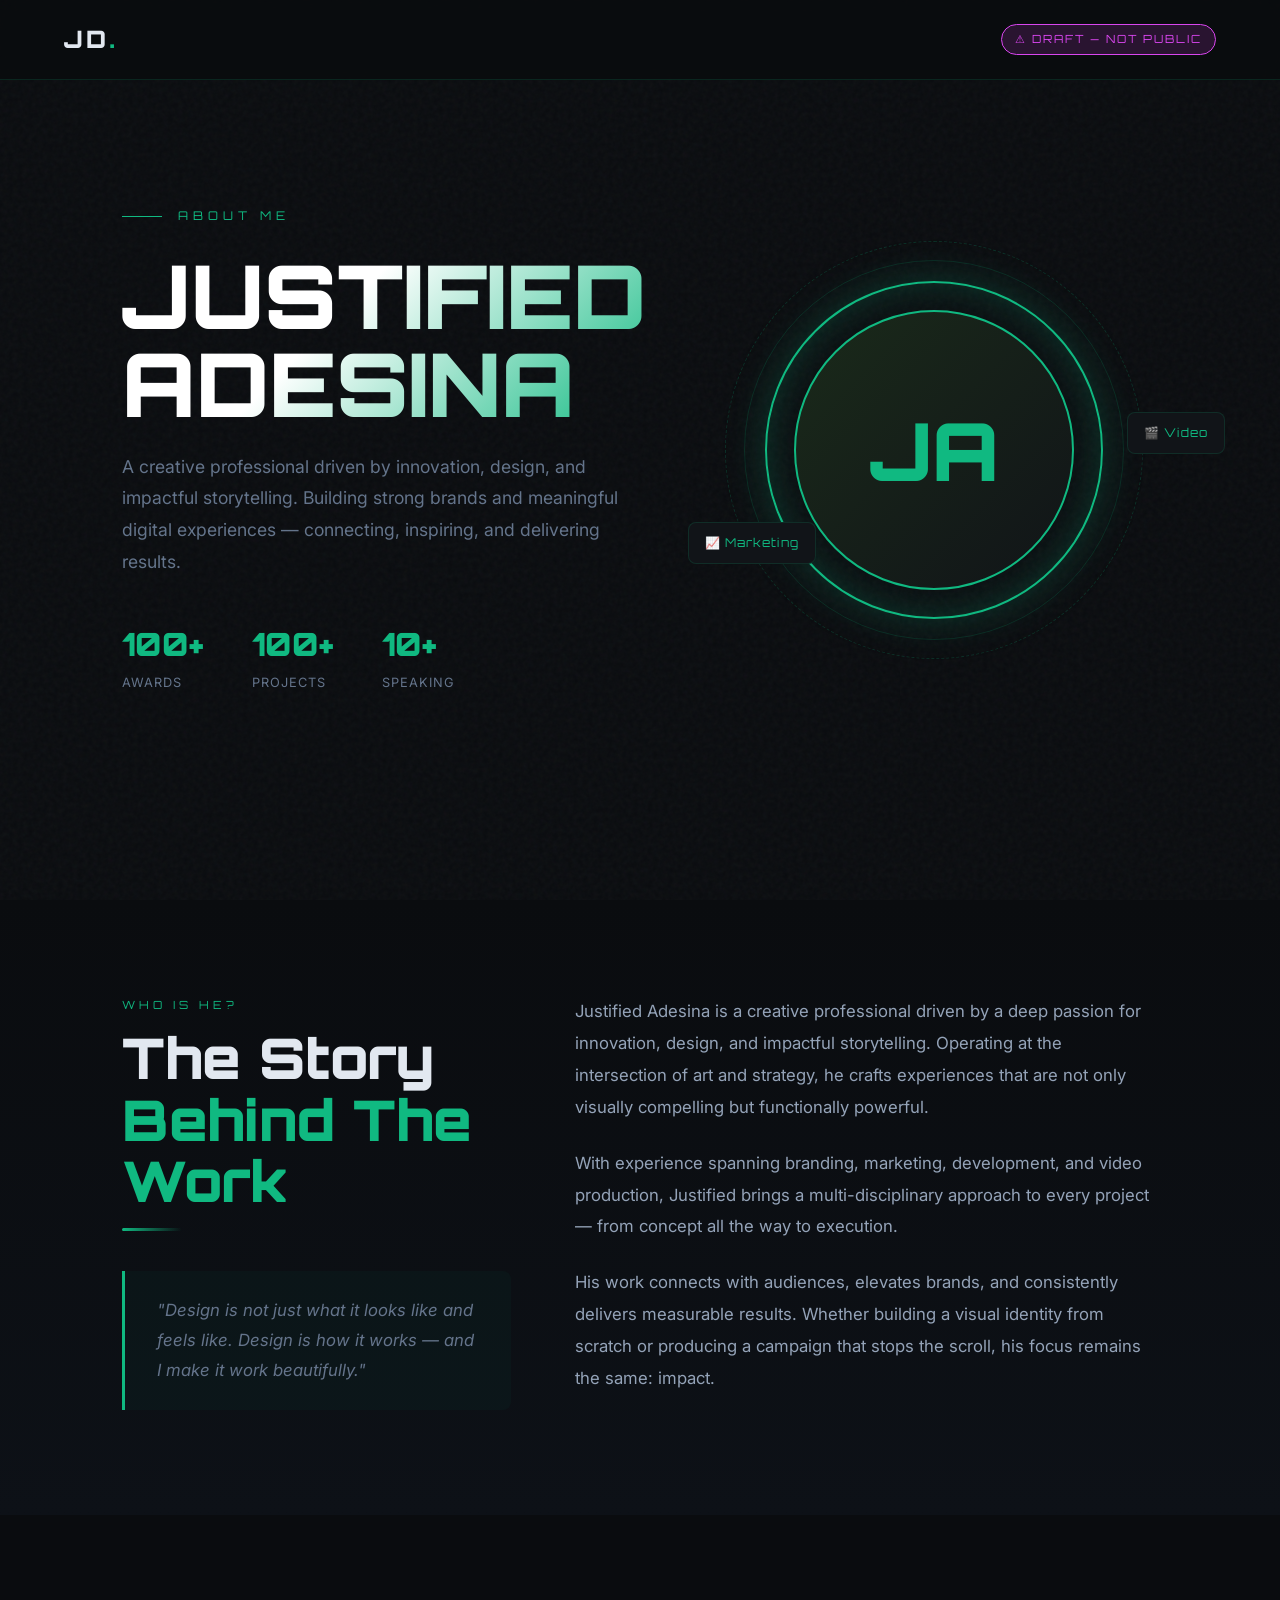
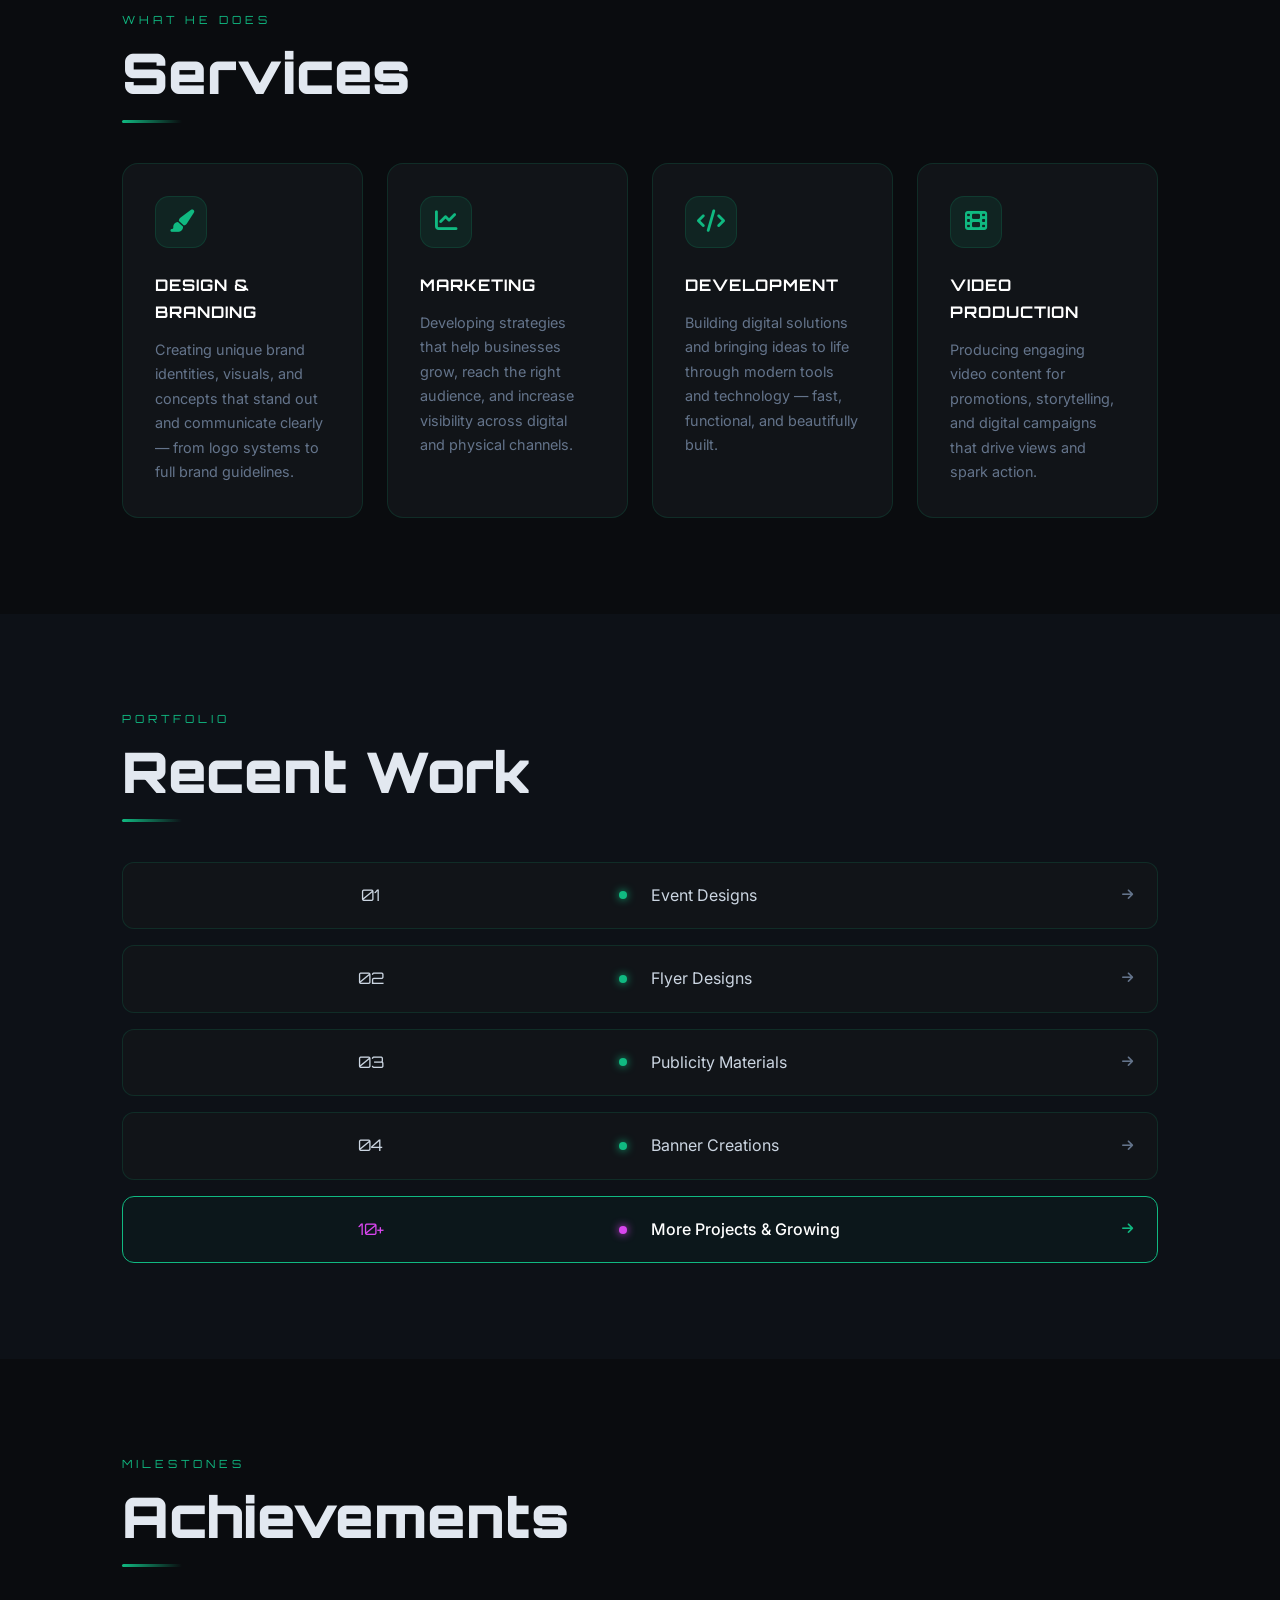
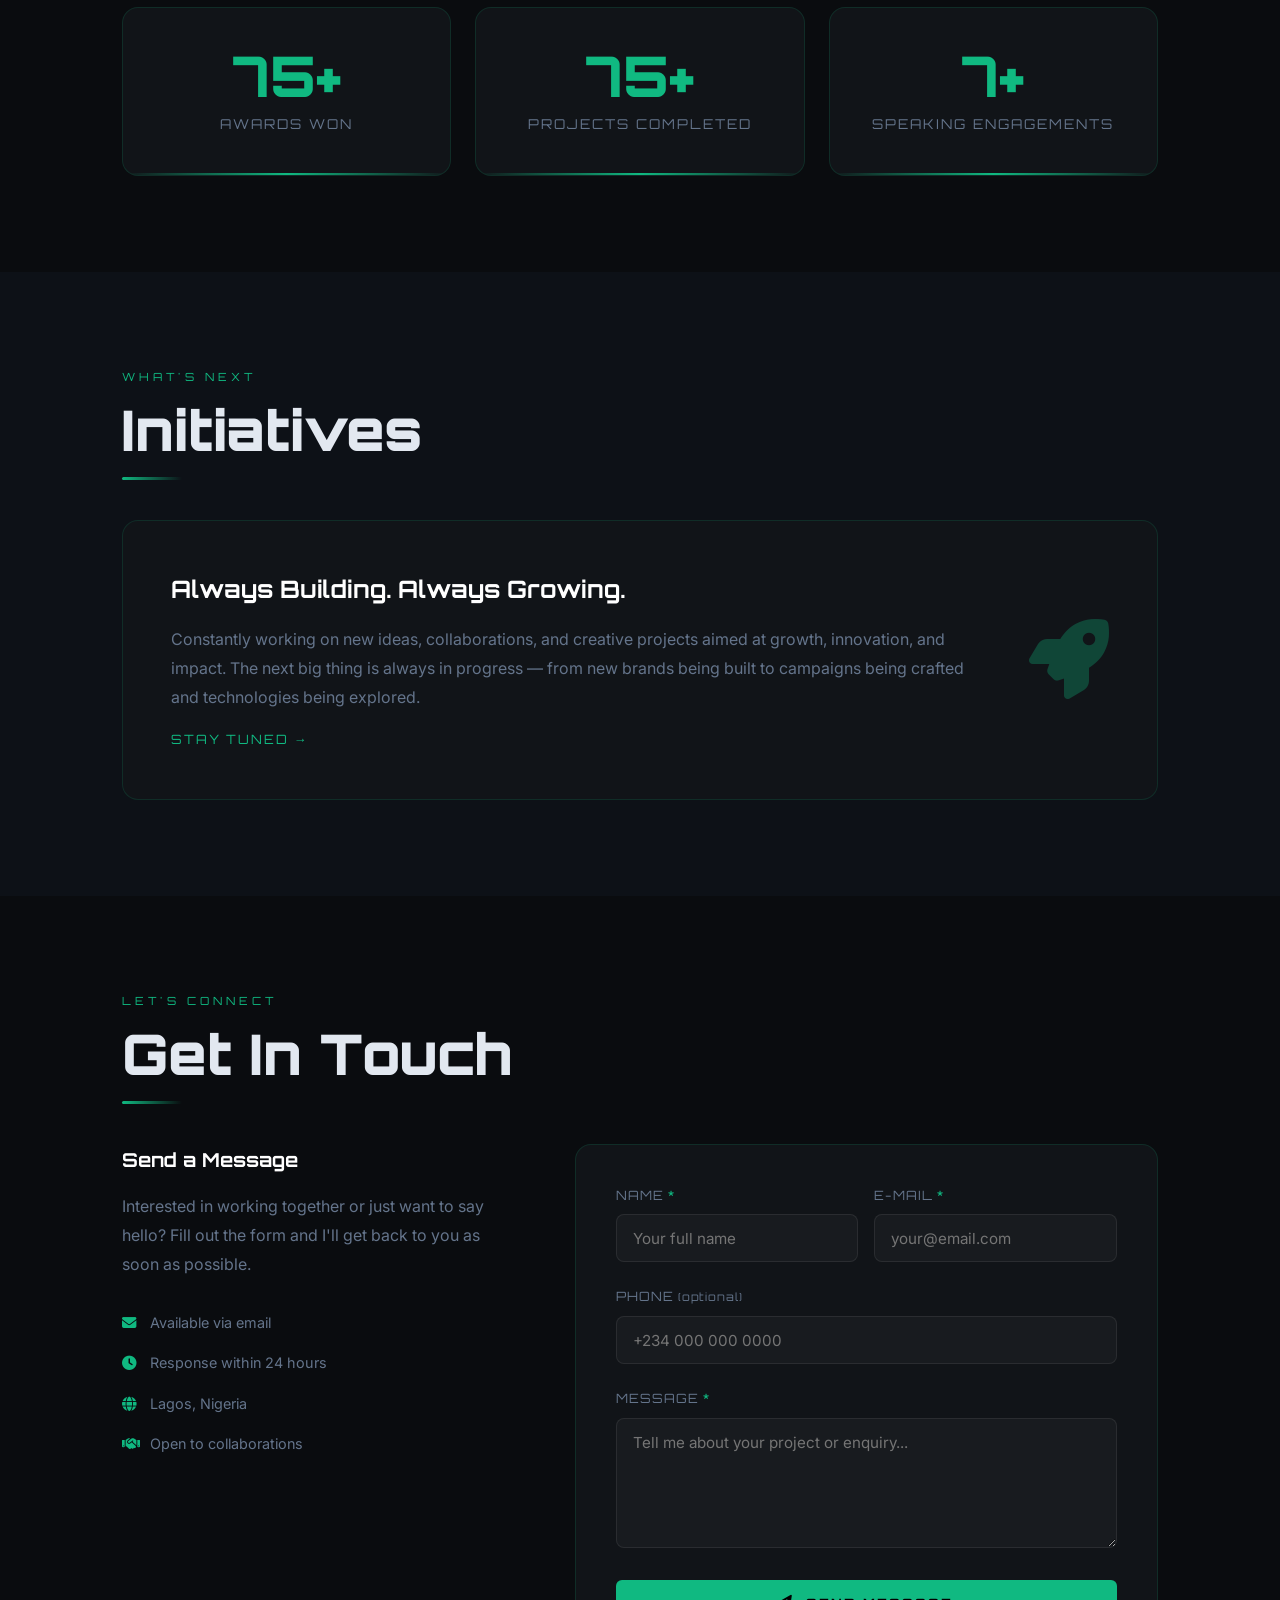
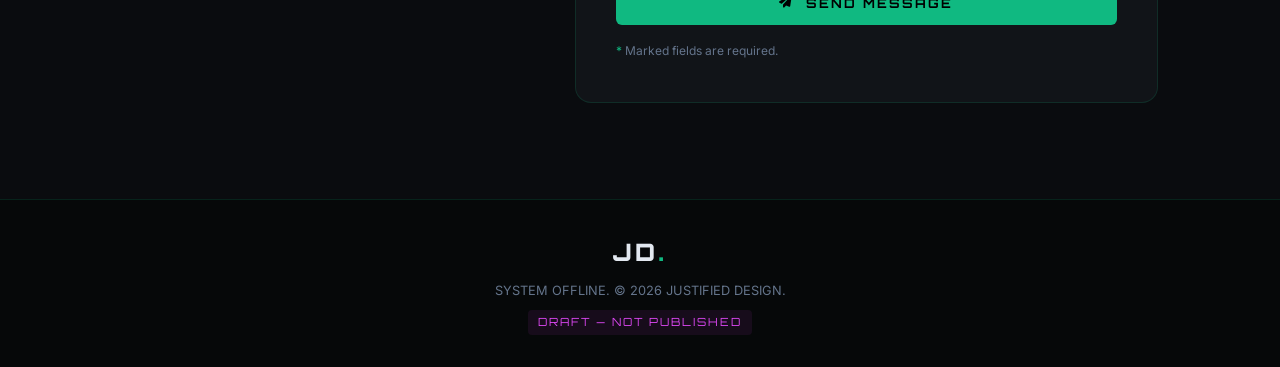
==== about.html @ ddadfabe "Initial commit with project files" ====
<!DOCTYPE html>
<html lang="en">
<head>
    <meta charset="UTF-8">
    <meta name="viewport" content="width=device-width, initial-scale=1.0">
    <title>About Me | Justified Design</title>
    <meta name="description" content="Creative professional driven by innovation, design, and impactful storytelling.">
    <!-- Fonts -->
    <link rel="preconnect" href="https://fonts.googleapis.com">
    <link rel="preconnect" href="https://fonts.gstatic.com" crossorigin>
    <link href="https://fonts.googleapis.com/css2?family=Orbitron:wght@400;600;700;900&family=Inter:wght@300;400;500;600;700&display=swap" rel="stylesheet">
    <link rel="stylesheet" href="https://cdnjs.cloudflare.com/ajax/libs/font-awesome/6.4.0/css/all.min.css">
    <style>
        :root {
            --bg:          #0a0c0f;
            --card-bg:     #111418;
            --border:      rgba(16,185,129,0.15);
            --accent:      #10b981;
            --accent-glow: rgba(16,185,129,0.25);
            --magenta:     #d946ef;
            --cyan:        #06b6d4;
            --text:        #e2e8f0;
            --muted:       #64748b;
            --font-head:   'Orbitron', sans-serif;
            --font-body:   'Inter', sans-serif;
        }

        *, *::before, *::after { box-sizing: border-box; margin: 0; padding: 0; }

        html { scroll-behavior: smooth; }

        body {
            background: var(--bg);
            color: var(--text);
            font-family: var(--font-body);
            line-height: 1.7;
            overflow-x: hidden;
        }

        /* ── Scrollbar ─────────────────────────── */
        ::-webkit-scrollbar { width: 4px; }
        ::-webkit-scrollbar-track { background: var(--bg); }
        ::-webkit-scrollbar-thumb { background: var(--accent); border-radius: 4px; }

        /* ── Noise overlay ──────────────────────── */
        body::before {
            content: '';
            position: fixed;
            inset: 0;
            background-image: url("data:image/svg+xml,%3Csvg viewBox='0 0 200 200' xmlns='http://www.w3.org/2000/svg'%3E%3Cfilter id='n'%3E%3CfeTurbulence type='fractalNoise' baseFrequency='0.9' numOctaves='4' stitchTiles='stitch'/%3E%3C/filter%3E%3Crect width='100%25' height='100%25' filter='url(%23n)' opacity='0.04'/%3E%3C/svg%3E");
            pointer-events: none;
            z-index: 0;
        }

        /* ── Nav ────────────────────────────────── */
        nav {
            position: fixed;
            top: 0; left: 0; right: 0;
            z-index: 100;
            padding: 1.2rem 4rem;
            display: flex;
            justify-content: space-between;
            align-items: center;
            background: rgba(10,12,15,0.85);
            backdrop-filter: blur(12px);
            border-bottom: 1px solid var(--border);
        }
        .logo { font-family: var(--font-head); font-size: 1.5rem; font-weight: 900; letter-spacing: 3px; }
        .logo span { color: var(--accent); }
        .nav-draft {
            font-size: 0.7rem;
            background: rgba(217,70,239,0.15);
            color: var(--magenta);
            border: 1px solid var(--magenta);
            padding: 0.3rem 0.8rem;
            border-radius: 20px;
            font-family: var(--font-head);
            letter-spacing: 2px;
        }

        /* ── Container ──────────────────────────── */
        .container { max-width: 1100px; margin: 0 auto; padding: 0 2rem; }

        /* ── Section base ───────────────────────── */
        section { padding: 6rem 0; position: relative; z-index: 1; }

        .section-label {
            font-family: var(--font-head);
            font-size: 0.7rem;
            letter-spacing: 4px;
            color: var(--accent);
            margin-bottom: 0.75rem;
        }
        .section-title {
            font-family: var(--font-head);
            font-size: clamp(2rem, 5vw, 3.5rem);
            font-weight: 900;
            line-height: 1.1;
            margin-bottom: 1rem;
        }
        .section-divider {
            width: 60px; height: 3px;
            background: linear-gradient(90deg, var(--accent), transparent);
            margin-bottom: 2.5rem;
            border-radius: 2px;
        }

        /* ── HERO ───────────────────────────────── */
        #hero {
            min-height: 100vh;
            display: flex;
            align-items: center;
            padding-top: 6rem;
            overflow: hidden;
        }
        .hero-grid {
            display: grid;
            grid-template-columns: 1fr 1fr;
            gap: 4rem;
            align-items: center;
        }
        .hero-eyebrow {
            font-family: var(--font-head);
            font-size: 0.75rem;
            letter-spacing: 5px;
            color: var(--accent);
            display: flex;
            align-items: center;
            gap: 1rem;
            margin-bottom: 1.5rem;
        }
        .hero-eyebrow::before {
            content: '';
            width: 40px; height: 1px;
            background: var(--accent);
        }
        .hero-name {
            font-family: var(--font-head);
            font-size: clamp(3rem, 7vw, 5.5rem);
            font-weight: 900;
            line-height: 1;
            margin-bottom: 1.5rem;
            background: linear-gradient(135deg, #fff 40%, var(--accent) 100%);
            -webkit-background-clip: text;
            -webkit-text-fill-color: transparent;
            background-clip: text;
        }
        .hero-tagline {
            font-size: 1.1rem;
            color: var(--muted);
            max-width: 500px;
            line-height: 1.8;
            margin-bottom: 2.5rem;
        }
        .hero-stats {
            display: flex;
            gap: 3rem;
        }
        .hero-stat-num {
            font-family: var(--font-head);
            font-size: 2rem;
            font-weight: 900;
            color: var(--accent);
        }
        .hero-stat-label {
            font-size: 0.8rem;
            color: var(--muted);
            letter-spacing: 1px;
        }
        .hero-visual {
            position: relative;
            display: flex;
            align-items: center;
            justify-content: center;
        }
        .hero-avatar-ring {
            width: 380px; height: 380px;
            border-radius: 50%;
            border: 1px solid var(--border);
            display: flex;
            align-items: center;
            justify-content: center;
            position: relative;
            animation: spin 20s linear infinite;
        }
        @keyframes spin { to { transform: rotate(360deg); } }
        .hero-avatar-ring::before, .hero-avatar-ring::after {
            content: '';
            position: absolute;
            border-radius: 50%;
        }
        .hero-avatar-ring::before {
            inset: -20px;
            border: 1px dashed rgba(16,185,129,0.2);
        }
        .hero-avatar-ring::after {
            inset: 20px;
            border: 2px solid var(--accent);
            box-shadow: 0 0 40px var(--accent-glow), inset 0 0 40px var(--accent-glow);
        }
        .hero-avatar-inner {
            width: 280px; height: 280px;
            border-radius: 50%;
            background: linear-gradient(135deg, #1a2a1a, #111418);
            border: 2px solid var(--accent);
            display: flex;
            align-items: center;
            justify-content: center;
            animation: spin-reverse 20s linear infinite;
            font-family: var(--font-head);
            font-size: 5rem;
            font-weight: 900;
            color: var(--accent);
            z-index: 1;
        }
        @keyframes spin-reverse { to { transform: rotate(-360deg); } }

        /* Floating badges */
        .float-badge {
            position: absolute;
            background: var(--card-bg);
            border: 1px solid var(--border);
            padding: 0.6rem 1rem;
            border-radius: 8px;
            font-size: 0.75rem;
            font-family: var(--font-head);
            color: var(--accent);
            letter-spacing: 1px;
            animation: float 3s ease-in-out infinite;
        }
        .float-badge:nth-child(2) { top: 10%; right: -10%; animation-delay: 0.5s; }
        .float-badge:nth-child(3) { bottom: 20%; left: -5%; animation-delay: 1s; }
        .float-badge:nth-child(4) { top: 40%; right: -15%; animation-delay: 1.5s; }
        @keyframes float {
            0%, 100% { transform: translateY(0); }
            50% { transform: translateY(-10px); }
        }

        /* ── ABOUT ──────────────────────────────── */
        #about { background: linear-gradient(180deg, var(--bg) 0%, #0d1117 100%); }
        .about-grid {
            display: grid;
            grid-template-columns: 1fr 1.5fr;
            gap: 4rem;
            align-items: start;
        }
        .about-sticky { position: sticky; top: 6rem; }
        .quote-block {
            border-left: 3px solid var(--accent);
            padding: 1.5rem 2rem;
            background: rgba(16,185,129,0.04);
            border-radius: 0 8px 8px 0;
            margin-top: 2rem;
        }
        .quote-block p {
            font-size: 1.05rem;
            color: var(--muted);
            line-height: 1.8;
            font-style: italic;
        }
        .about-text {
            font-size: 1.05rem;
            color: #94a3b8;
            line-height: 1.9;
            margin-bottom: 1.5rem;
        }

        /* ── SERVICES ───────────────────────────── */
        #services { background: var(--bg); }
        .services-grid {
            display: grid;
            grid-template-columns: repeat(auto-fit, minmax(240px, 1fr));
            gap: 1.5rem;
        }
        .service-card {
            background: var(--card-bg);
            border: 1px solid var(--border);
            border-radius: 16px;
            padding: 2rem;
            position: relative;
            overflow: hidden;
            transition: all 0.4s ease;
            cursor: default;
        }
        .service-card::before {
            content: '';
            position: absolute;
            inset: 0;
            background: linear-gradient(135deg, var(--accent-glow), transparent 60%);
            opacity: 0;
            transition: opacity 0.4s;
        }
        .service-card:hover { transform: translateY(-6px); border-color: var(--accent); }
        .service-card:hover::before { opacity: 1; }
        .service-icon {
            width: 52px; height: 52px;
            border-radius: 14px;
            display: flex; align-items: center; justify-content: center;
            font-size: 1.4rem;
            margin-bottom: 1.5rem;
            background: rgba(16,185,129,0.1);
            color: var(--accent);
            border: 1px solid var(--border);
        }
        .service-card h3 {
            font-family: var(--font-head);
            font-size: 1rem;
            letter-spacing: 1px;
            margin-bottom: 0.75rem;
            color: #fff;
        }
        .service-card p { font-size: 0.9rem; color: var(--muted); line-height: 1.7; }

        /* ── RECENT WORK ────────────────────────── */
        #work { background: #0d1117; }
        .work-list { display: flex; flex-direction: column; gap: 1rem; }
        .work-item {
            display: flex;
            align-items: center;
            gap: 1.5rem;
            background: var(--card-bg);
            border: 1px solid var(--border);
            border-radius: 12px;
            padding: 1.2rem 1.5rem;
            transition: all 0.3s;
        }
        .work-item:hover { border-color: var(--accent); transform: translateX(8px); }
        .work-num {
            font-family: var(--font-head);
            font-size: 0.7rem;
            color: var(--accent);
            width: 28px;
            text-align: center;
            flex-shrink: 0;
        }
        .work-dot {
            width: 8px; height: 8px;
            border-radius: 50%;
            background: var(--accent);
            box-shadow: 0 0 8px var(--accent);
            flex-shrink: 0;
        }
        .work-item span {
            font-size: 1rem;
            flex: 1;
            color: #cbd5e1;
        }
        .work-arrow { color: var(--muted); font-size: 0.8rem; }

        /* ── ACHIEVEMENTS ───────────────────────── */
        #achievements { background: var(--bg); }
        .achievements-grid {
            display: grid;
            grid-template-columns: repeat(3, 1fr);
            gap: 1.5rem;
        }
        .achievement-card {
            background: var(--card-bg);
            border: 1px solid var(--border);
            border-radius: 16px;
            padding: 2.5rem 2rem;
            text-align: center;
            position: relative;
            overflow: hidden;
            transition: all 0.3s;
        }
        .achievement-card::after {
            content: '';
            position: absolute;
            bottom: 0; left: 0; right: 0;
            height: 2px;
            background: linear-gradient(90deg, transparent, var(--accent), transparent);
        }
        .achievement-card:hover { transform: translateY(-4px); border-color: var(--accent); box-shadow: 0 20px 40px rgba(16,185,129,0.1); }
        .achievement-num {
            font-family: var(--font-head);
            font-size: 3.5rem;
            font-weight: 900;
            color: var(--accent);
            line-height: 1;
            margin-bottom: 0.5rem;
        }
        .achievement-label {
            font-size: 0.85rem;
            color: var(--muted);
            letter-spacing: 2px;
            font-family: var(--font-head);
        }

        /* ── INITIATIVES ────────────────────────── */
        #initiatives { background: #0d1117; }
        .initiatives-card {
            background: var(--card-bg);
            border: 1px solid var(--border);
            border-radius: 16px;
            padding: 3rem;
            display: grid;
            grid-template-columns: 1fr auto;
            gap: 3rem;
            align-items: center;
        }
        .initiatives-card h3 {
            font-family: var(--font-head);
            font-size: 1.5rem;
            margin-bottom: 1rem;
            color: #fff;
        }
        .initiatives-card p { color: var(--muted); line-height: 1.8; }
        .initiatives-icon {
            font-size: 5rem;
            color: var(--accent);
            opacity: 0.3;
        }

        /* ── CONTACT FORM ───────────────────────── */
        #contact { background: var(--bg); }
        .contact-grid {
            display: grid;
            grid-template-columns: 1fr 1.5fr;
            gap: 4rem;
            align-items: start;
        }
        .contact-info h3 {
            font-family: var(--font-head);
            font-size: 1.2rem;
            margin-bottom: 1rem;
            color: #fff;
        }
        .contact-info p { color: var(--muted); line-height: 1.8; margin-bottom: 2rem; }
        .contact-list { list-style: none; display: flex; flex-direction: column; gap: 1rem; }
        .contact-list li {
            display: flex;
            align-items: center;
            gap: 0.75rem;
            font-size: 0.9rem;
            color: var(--muted);
        }
        .contact-list li i { color: var(--accent); width: 16px; }

        .form-card {
            background: var(--card-bg);
            border: 1px solid var(--border);
            border-radius: 16px;
            padding: 2.5rem;
        }
        .form-group { margin-bottom: 1.5rem; }
        .form-group label {
            display: block;
            font-size: 0.8rem;
            font-family: var(--font-head);
            letter-spacing: 1px;
            color: var(--muted);
            margin-bottom: 0.5rem;
        }
        .form-required { color: var(--accent); }
        .form-group input,
        .form-group textarea {
            width: 100%;
            background: rgba(255,255,255,0.03);
            border: 1px solid rgba(255,255,255,0.08);
            border-radius: 8px;
            padding: 0.85rem 1rem;
            color: var(--text);
            font-family: var(--font-body);
            font-size: 0.95rem;
            transition: border-color 0.3s;
            outline: none;
        }
        .form-group input:focus,
        .form-group textarea:focus { border-color: var(--accent); box-shadow: 0 0 0 3px var(--accent-glow); }
        .form-group textarea { resize: vertical; min-height: 130px; }
        .form-grid-2 { display: grid; grid-template-columns: 1fr 1fr; gap: 1rem; }
        .form-note { font-size: 0.75rem; color: var(--muted); margin-top: 1rem; }

        .btn-submit {
            display: inline-flex;
            align-items: center;
            gap: 0.75rem;
            background: var(--accent);
            color: #000;
            font-family: var(--font-head);
            font-size: 0.8rem;
            font-weight: 700;
            letter-spacing: 2px;
            padding: 0.9rem 2rem;
            border: none;
            border-radius: 6px;
            cursor: pointer;
            transition: all 0.3s;
            width: 100%;
            justify-content: center;
        }
        .btn-submit:hover { background: #0ea271; transform: translateY(-2px); box-shadow: 0 8px 20px rgba(16,185,129,0.35); }

        /* ── FOOTER ─────────────────────────────── */
        footer {
            background: #060809;
            border-top: 1px solid var(--border);
            padding: 2rem;
            text-align: center;
        }
        footer p { color: var(--muted); font-size: 0.8rem; }
        .footer-draft {
            display: inline-block;
            margin-top: 0.5rem;
            font-size: 0.7rem;
            color: var(--magenta);
            background: rgba(217,70,239,0.08);
            padding: 0.2rem 0.6rem;
            border-radius: 4px;
            font-family: var(--font-head);
            letter-spacing: 2px;
        }

        /* ── Responsive ─────────────────────────── */
        @media (max-width: 900px) {
            nav { padding: 1rem 1.5rem; }
            .hero-grid { grid-template-columns: 1fr; text-align: center; }
            .hero-eyebrow { justify-content: center; }
            .hero-stats { justify-content: center; }
            .hero-visual { display: none; }
            .about-grid { grid-template-columns: 1fr; }
            .about-sticky { position: static; }
            .achievements-grid { grid-template-columns: repeat(3, 1fr); }
            .contact-grid { grid-template-columns: 1fr; }
            .initiatives-card { grid-template-columns: 1fr; }
            .initiatives-icon { display: none; }
        }
        @media (max-width: 580px) {
            .achievements-grid { grid-template-columns: 1fr; }
            .form-grid-2 { grid-template-columns: 1fr; }
        }
    </style>
</head>
<body>

    <!-- Navigation -->
    <nav>
        <div class="logo">JD<span>.</span></div>
        <span class="nav-draft">⚠ DRAFT — NOT PUBLIC</span>
    </nav>

    <!-- ══ HERO ══════════════════════════════════ -->
    <section id="hero">
        <div class="container">
            <div class="hero-grid">
                <div class="hero-left">
                    <p class="hero-eyebrow">ABOUT ME</p>
                    <h1 class="hero-name">JUSTIFIED<br>ADESINA</h1>
                    <p class="hero-tagline">
                        A creative professional driven by innovation, design, and impactful storytelling. Building strong brands and meaningful digital experiences — connecting, inspiring, and delivering results.
                    </p>
                    <div class="hero-stats">
                        <div>
                            <div class="hero-stat-num">100+</div>
                            <div class="hero-stat-label">AWARDS</div>
                        </div>
                        <div>
                            <div class="hero-stat-num">100+</div>
                            <div class="hero-stat-label">PROJECTS</div>
                        </div>
                        <div>
                            <div class="hero-stat-num">10+</div>
                            <div class="hero-stat-label">SPEAKING</div>
                        </div>
                    </div>
                </div>
                <div class="hero-visual">
                    <span class="float-badge">🎨 Design</span>
                    <div class="hero-avatar-ring">
                        <div class="hero-avatar-inner">JA</div>
                    </div>
                    <span class="float-badge">📈 Marketing</span>
                    <span class="float-badge">🎬 Video</span>
                </div>
            </div>
        </div>
    </section>

    <!-- ══ ABOUT ══════════════════════════════════ -->
    <section id="about">
        <div class="container">
            <div class="about-grid">
                <div class="about-sticky">
                    <p class="section-label">WHO IS HE?</p>
                    <h2 class="section-title">The Story<br><span style="color: var(--accent);">Behind The Work</span></h2>
                    <div class="section-divider"></div>
                    <div class="quote-block">
                        <p>"Design is not just what it looks like and feels like. Design is how it works — and I make it work beautifully."</p>
                    </div>
                </div>
                <div>
                    <p class="about-text">
                        Justified Adesina is a creative professional driven by a deep passion for innovation, design, and impactful storytelling. Operating at the intersection of art and strategy, he crafts experiences that are not only visually compelling but functionally powerful.
                    </p>
                    <p class="about-text">
                        With experience spanning branding, marketing, development, and video production, Justified brings a multi-disciplinary approach to every project — from concept all the way to execution.
                    </p>
                    <p class="about-text">
                        His work connects with audiences, elevates brands, and consistently delivers measurable results. Whether building a visual identity from scratch or producing a campaign that stops the scroll, his focus remains the same: impact.
                    </p>
                </div>
            </div>
        </div>
    </section>

    <!-- ══ SERVICES ══════════════════════════════ -->
    <section id="services">
        <div class="container">
            <p class="section-label">WHAT HE DOES</p>
            <h2 class="section-title">Services</h2>
            <div class="section-divider"></div>
            <div class="services-grid">
                <div class="service-card">
                    <div class="service-icon"><i class="fas fa-paint-brush"></i></div>
                    <h3>DESIGN & BRANDING</h3>
                    <p>Creating unique brand identities, visuals, and concepts that stand out and communicate clearly — from logo systems to full brand guidelines.</p>
                </div>
                <div class="service-card">
                    <div class="service-icon"><i class="fas fa-chart-line"></i></div>
                    <h3>MARKETING</h3>
                    <p>Developing strategies that help businesses grow, reach the right audience, and increase visibility across digital and physical channels.</p>
                </div>
                <div class="service-card">
                    <div class="service-icon"><i class="fas fa-code"></i></div>
                    <h3>DEVELOPMENT</h3>
                    <p>Building digital solutions and bringing ideas to life through modern tools and technology — fast, functional, and beautifully built.</p>
                </div>
                <div class="service-card">
                    <div class="service-icon"><i class="fas fa-film"></i></div>
                    <h3>VIDEO PRODUCTION</h3>
                    <p>Producing engaging video content for promotions, storytelling, and digital campaigns that drive views and spark action.</p>
                </div>
            </div>
        </div>
    </section>

    <!-- ══ RECENT WORK ════════════════════════════ -->
    <section id="work">
        <div class="container">
            <p class="section-label">PORTFOLIO</p>
            <h2 class="section-title">Recent Work</h2>
            <div class="section-divider"></div>
            <div class="work-list">
                <div class="work-item">
                    <span class="work-num">01</span>
                    <div class="work-dot"></div>
                    <span>Event Designs</span>
                    <i class="fas fa-arrow-right work-arrow"></i>
                </div>
                <div class="work-item">
                    <span class="work-num">02</span>
                    <div class="work-dot"></div>
                    <span>Flyer Designs</span>
                    <i class="fas fa-arrow-right work-arrow"></i>
                </div>
                <div class="work-item">
                    <span class="work-num">03</span>
                    <div class="work-dot"></div>
                    <span>Publicity Materials</span>
                    <i class="fas fa-arrow-right work-arrow"></i>
                </div>
                <div class="work-item">
                    <span class="work-num">04</span>
                    <div class="work-dot"></div>
                    <span>Banner Creations</span>
                    <i class="fas fa-arrow-right work-arrow"></i>
                </div>
                <div class="work-item" style="border-color: var(--accent); background: rgba(16,185,129,0.04);">
                    <span class="work-num" style="color: var(--magenta);">10+</span>
                    <div class="work-dot" style="background: var(--magenta); box-shadow: 0 0 8px var(--magenta);"></div>
                    <span style="color: #fff; font-weight: 500;">More Projects & Growing</span>
                    <i class="fas fa-arrow-right work-arrow" style="color: var(--accent);"></i>
                </div>
            </div>
        </div>
    </section>

    <!-- ══ ACHIEVEMENTS ══════════════════════════ -->
    <section id="achievements">
        <div class="container">
            <p class="section-label">MILESTONES</p>
            <h2 class="section-title">Achievements</h2>
            <div class="section-divider"></div>
            <div class="achievements-grid">
                <div class="achievement-card">
                    <div class="achievement-num">100+</div>
                    <div class="achievement-label">AWARDS WON</div>
                </div>
                <div class="achievement-card">
                    <div class="achievement-num">100+</div>
                    <div class="achievement-label">PROJECTS COMPLETED</div>
                </div>
                <div class="achievement-card">
                    <div class="achievement-num">10+</div>
                    <div class="achievement-label">SPEAKING ENGAGEMENTS</div>
                </div>
            </div>
        </div>
    </section>

    <!-- ══ INITIATIVES ══════════════════════════ -->
    <section id="initiatives">
        <div class="container">
            <p class="section-label">WHAT'S NEXT</p>
            <h2 class="section-title">Initiatives</h2>
            <div class="section-divider"></div>
            <div class="initiatives-card">
                <div>
                    <h3>Always Building. Always Growing.</h3>
                    <p>Constantly working on new ideas, collaborations, and creative projects aimed at growth, innovation, and impact. The next big thing is always in progress — from new brands being built to campaigns being crafted and technologies being explored.</p>
                    <p style="margin-top: 1rem; color: var(--accent); font-family: var(--font-head); font-size: 0.8rem; letter-spacing: 2px;">STAY TUNED →</p>
                </div>
                <div class="initiatives-icon"><i class="fas fa-rocket"></i></div>
            </div>
        </div>
    </section>

    <!-- ══ CONTACT FORM ══════════════════════════ -->
    <section id="contact">
        <div class="container">
            <p class="section-label">LET'S CONNECT</p>
            <h2 class="section-title">Get In Touch</h2>
            <div class="section-divider"></div>
            <div class="contact-grid">
                <div class="contact-info">
                    <h3>Send a Message</h3>
                    <p>Interested in working together or just want to say hello? Fill out the form and I'll get back to you as soon as possible.</p>
                    <ul class="contact-list">
                        <li><i class="fas fa-envelope"></i> Available via email</li>
                        <li><i class="fas fa-clock"></i> Response within 24 hours</li>
                        <li><i class="fas fa-globe"></i> Lagos, Nigeria</li>
                        <li><i class="fas fa-handshake"></i> Open to collaborations</li>
                    </ul>
                </div>
                <div class="form-card">
                    <form id="contact-form" onsubmit="handleSubmit(event)">
                        <div class="form-grid-2">
                            <div class="form-group">
                                <label>NAME <span class="form-required">*</span></label>
                                <input type="text" id="c-name" placeholder="Your full name" required>
                            </div>
                            <div class="form-group">
                                <label>E-MAIL <span class="form-required">*</span></label>
                                <input type="email" id="c-email" placeholder="your@email.com" required>
                            </div>
                        </div>
                        <div class="form-group">
                            <label>PHONE <span style="color: var(--muted); font-size: 0.7rem;">(optional)</span></label>
                            <input type="tel" id="c-phone" placeholder="+234 000 000 0000">
                        </div>
                        <div class="form-group">
                            <label>MESSAGE <span class="form-required">*</span></label>
                            <textarea id="c-message" placeholder="Tell me about your project or enquiry..." required></textarea>
                        </div>
                        <button type="submit" class="btn-submit">
                            <i class="fas fa-paper-plane"></i>
                            SEND MESSAGE
                        </button>
                        <p class="form-note">
                            <span class="form-required">*</span> Marked fields are required.
                        </p>
                        <div id="form-response" style="display:none; margin-top:1rem; padding:0.75rem 1rem; border-radius:6px; font-size:0.9rem;"></div>
                    </form>
                </div>
            </div>
        </div>
    </section>

    <!-- ══ FOOTER ══════════════════════════════════ -->
    <footer>
        <div class="logo" style="display:inline-block; margin-bottom: 0.5rem;">JD<span style="color: var(--accent);">.</span></div>
        <p>SYSTEM OFFLINE. &copy; 2026 JUSTIFIED DESIGN.</p>
        <span class="footer-draft">DRAFT — NOT PUBLISHED</span>
    </footer>

    <script>
        // Smooth scroll for anchor links
        document.querySelectorAll('a[href^="#"]').forEach(anchor => {
            anchor.addEventListener('click', function(e) {
                e.preventDefault();
                document.querySelector(this.getAttribute('href'))?.scrollIntoView({ behavior: 'smooth' });
            });
        });

        // Contact form handler (placeholder - no backend yet)
        function handleSubmit(e) {
            e.preventDefault();
            const res = document.getElementById('form-response');
            res.style.display = 'block';
            res.style.background = 'rgba(16,185,129,0.1)';
            res.style.border = '1px solid var(--accent)';
            res.style.color = '#10b981';
            res.innerHTML = `<i class="fas fa-check-circle"></i> Message received! (Form not yet connected to a backend — this is a draft.)`;
            e.target.reset();
        }

        // Scroll-driven nav shadow
        window.addEventListener('scroll', () => {
            const nav = document.querySelector('nav');
            nav.style.boxShadow = window.scrollY > 50 ? '0 4px 30px rgba(0,0,0,0.5)' : 'none';
        });

        // Animate stat numbers on load
        function animateNum(el, target) {
            let count = 0;
            const step = target / 40;
            const interval = setInterval(() => {
                count = Math.min(count + step, target);
                el.innerText = Math.floor(count) + '+';
                if (count >= target) clearInterval(interval);
            }, 30);
        }

        const observer = new IntersectionObserver(entries => {
            entries.forEach(entry => {
                if (entry.isIntersecting) {
                    document.querySelectorAll('.achievement-num').forEach(el => {
                        const val = parseInt(el.innerText);
                        animateNum(el, val);
                    });
                    observer.disconnect();
                }
            });
        }, { threshold: 0.5 });

        const achSection = document.getElementById('achievements');
        if (achSection) observer.observe(achSection);
    </script>
</body>
</html>
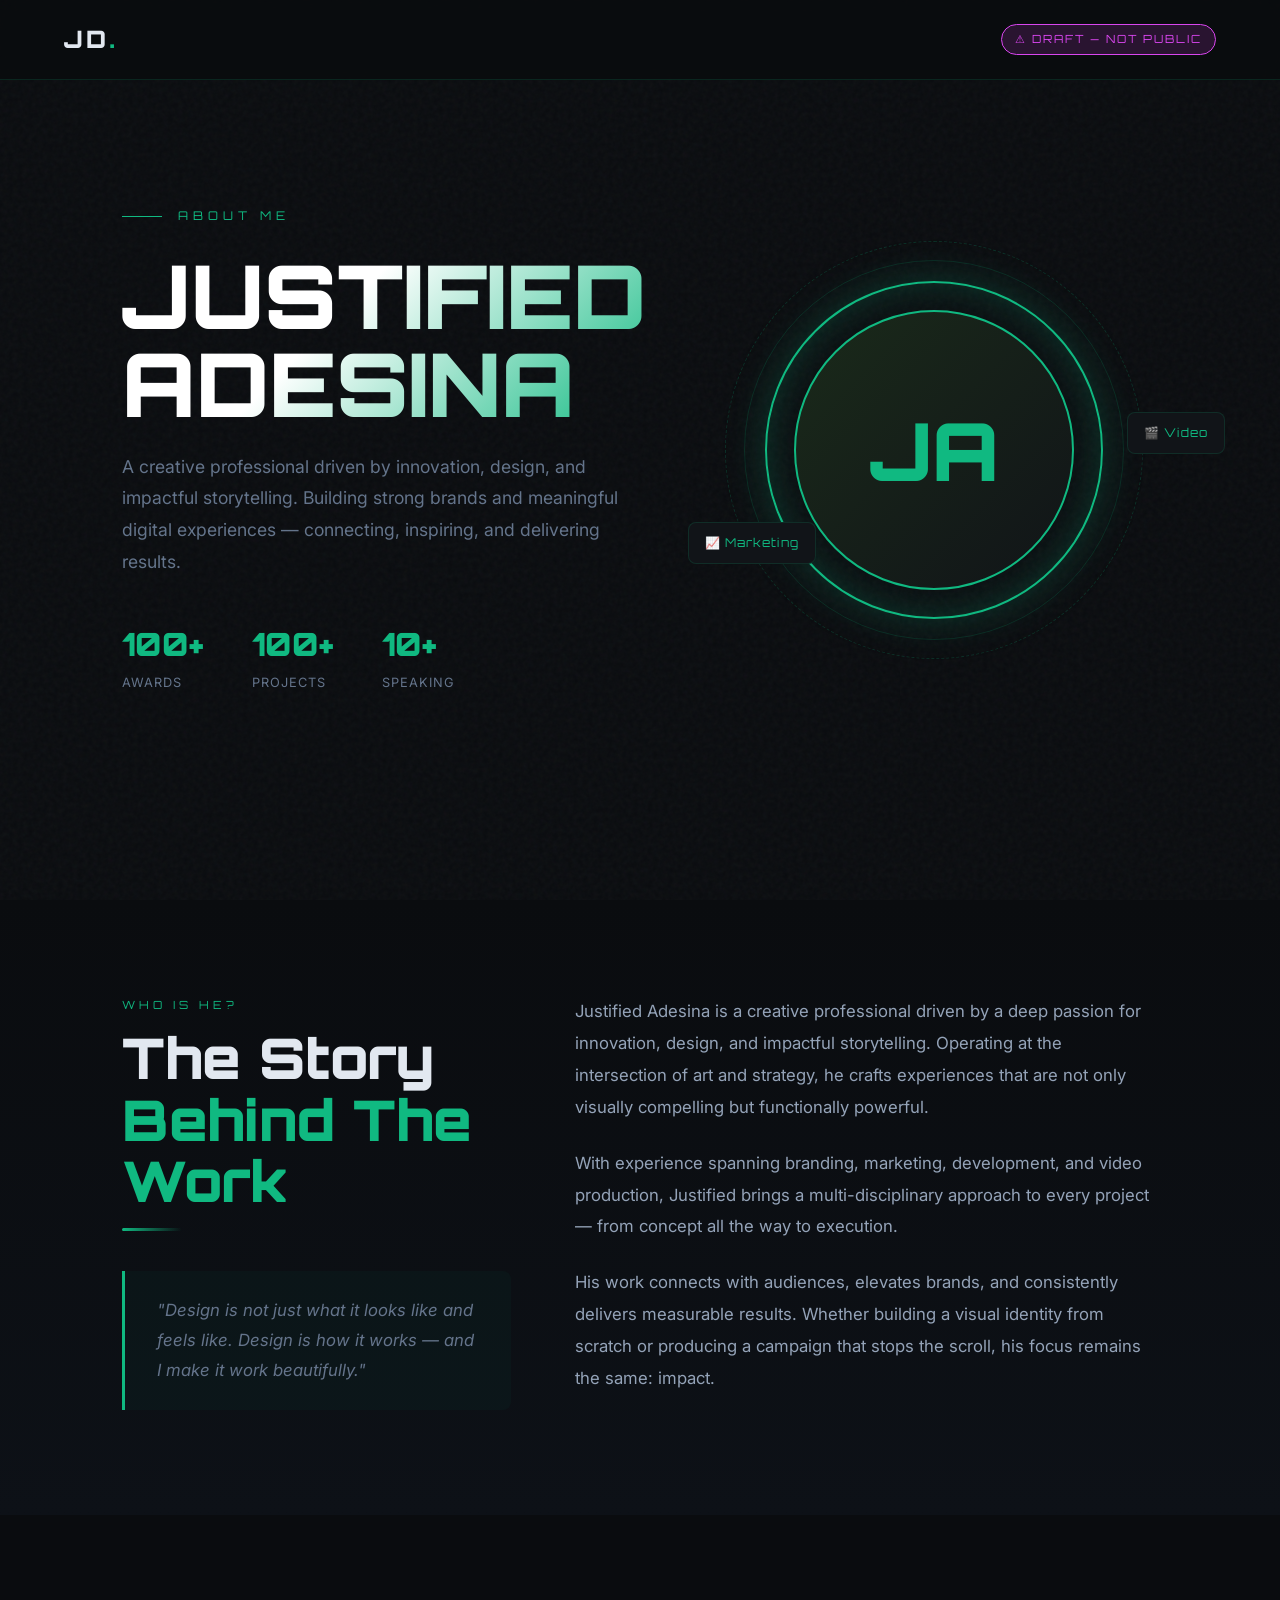
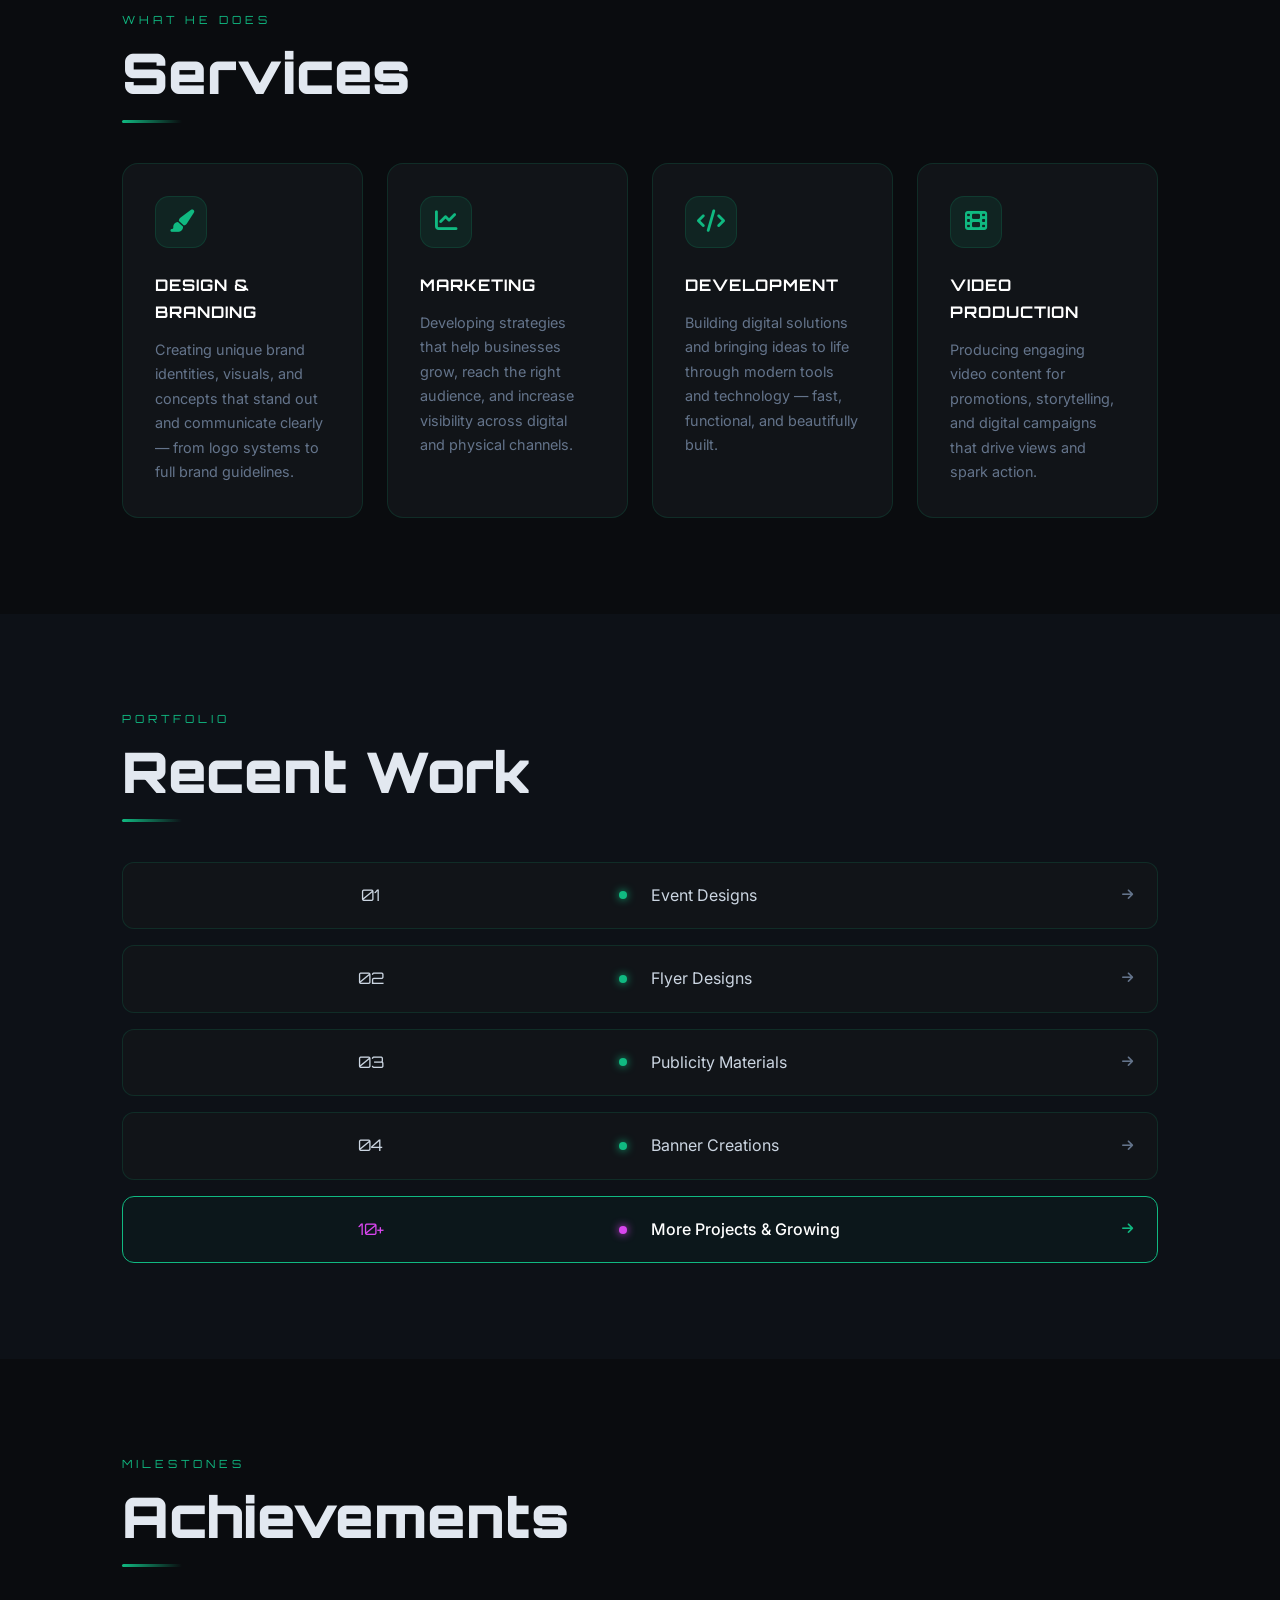
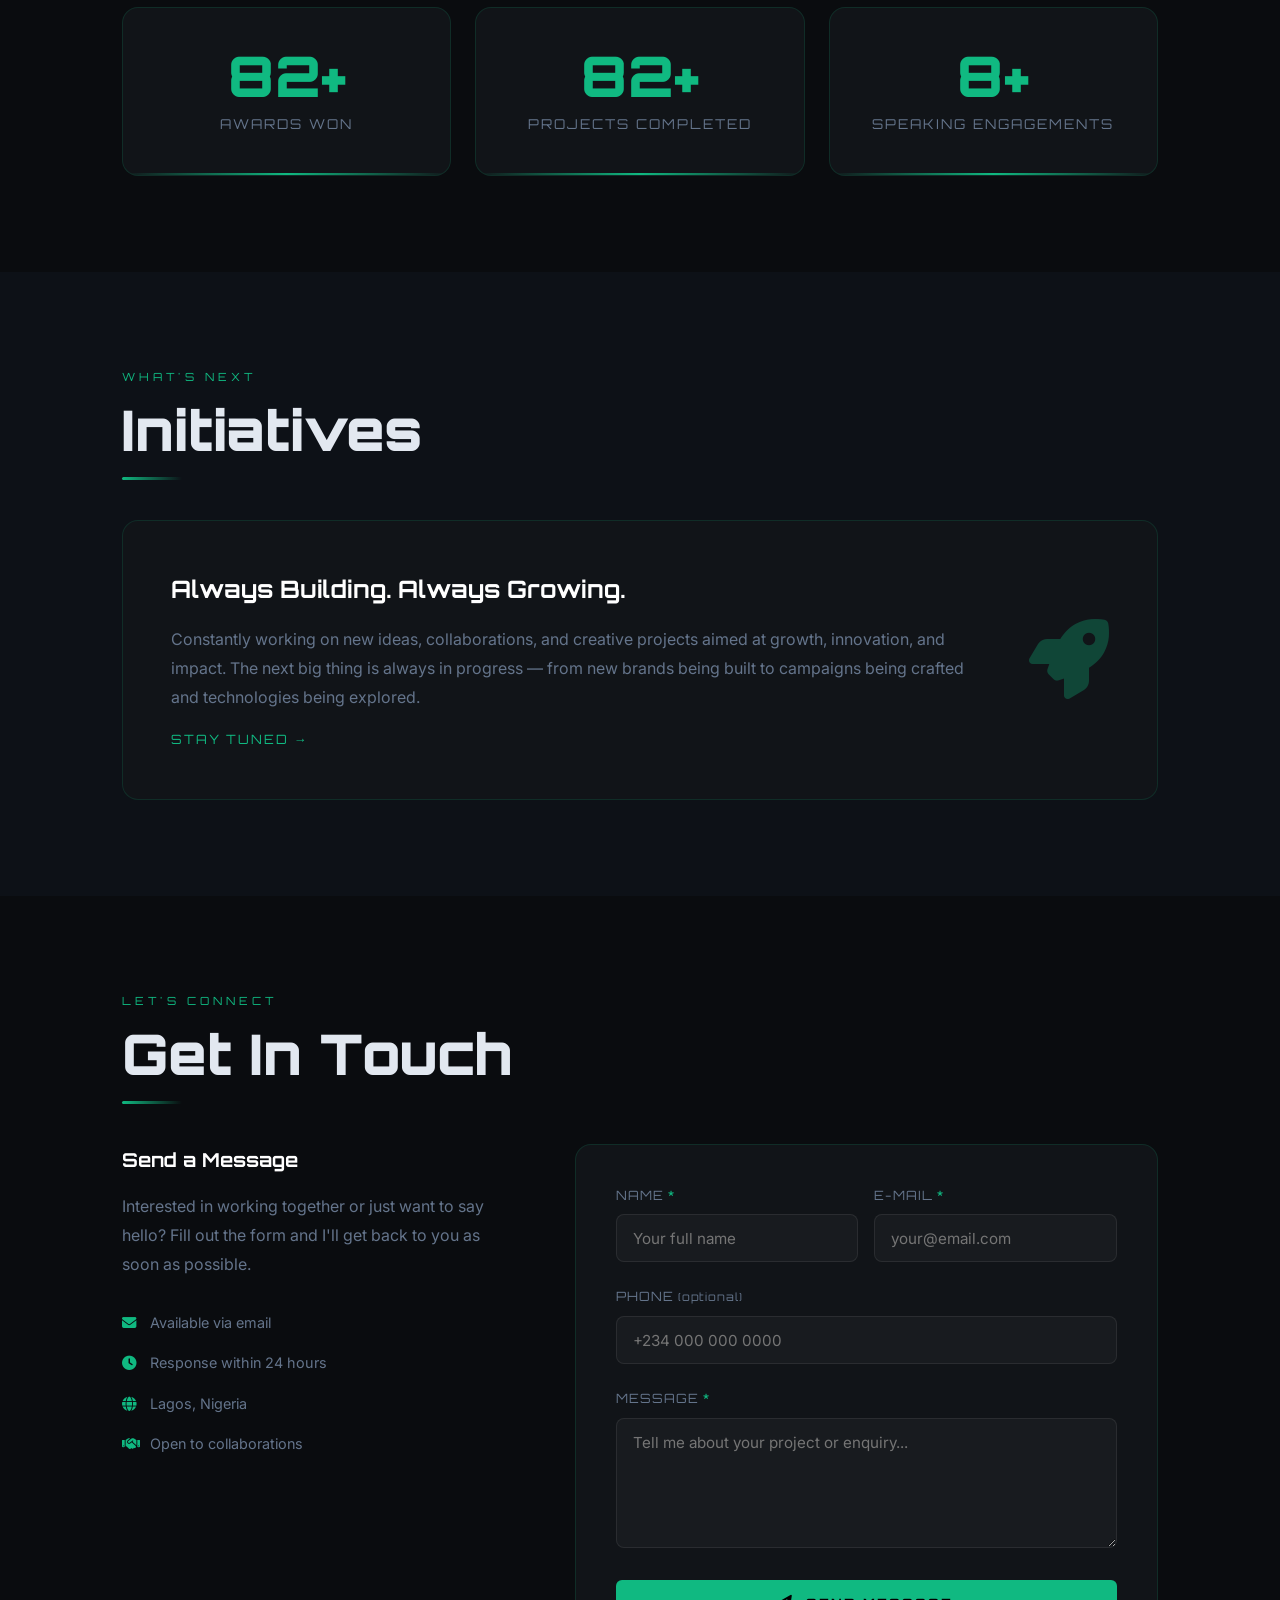
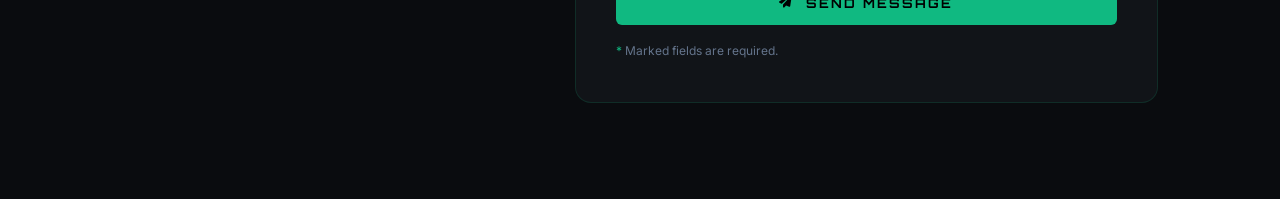
==== commit 192f2be1: "updates and transfer" ====
--- a/about.html
+++ b/about.html
@@ -767,12 +767,7 @@
         </div>
     </section>
 
-    <!-- ══ FOOTER ══════════════════════════════════ -->
-    <footer>
-        <div class="logo" style="display:inline-block; margin-bottom: 0.5rem;">JD<span style="color: var(--accent);">.</span></div>
-        <p>SYSTEM OFFLINE. &copy; 2026 JUSTIFIED DESIGN.</p>
-        <span class="footer-draft">DRAFT — NOT PUBLISHED</span>
-    </footer>
+ 
 
     <script>
         // Smooth scroll for anchor links
